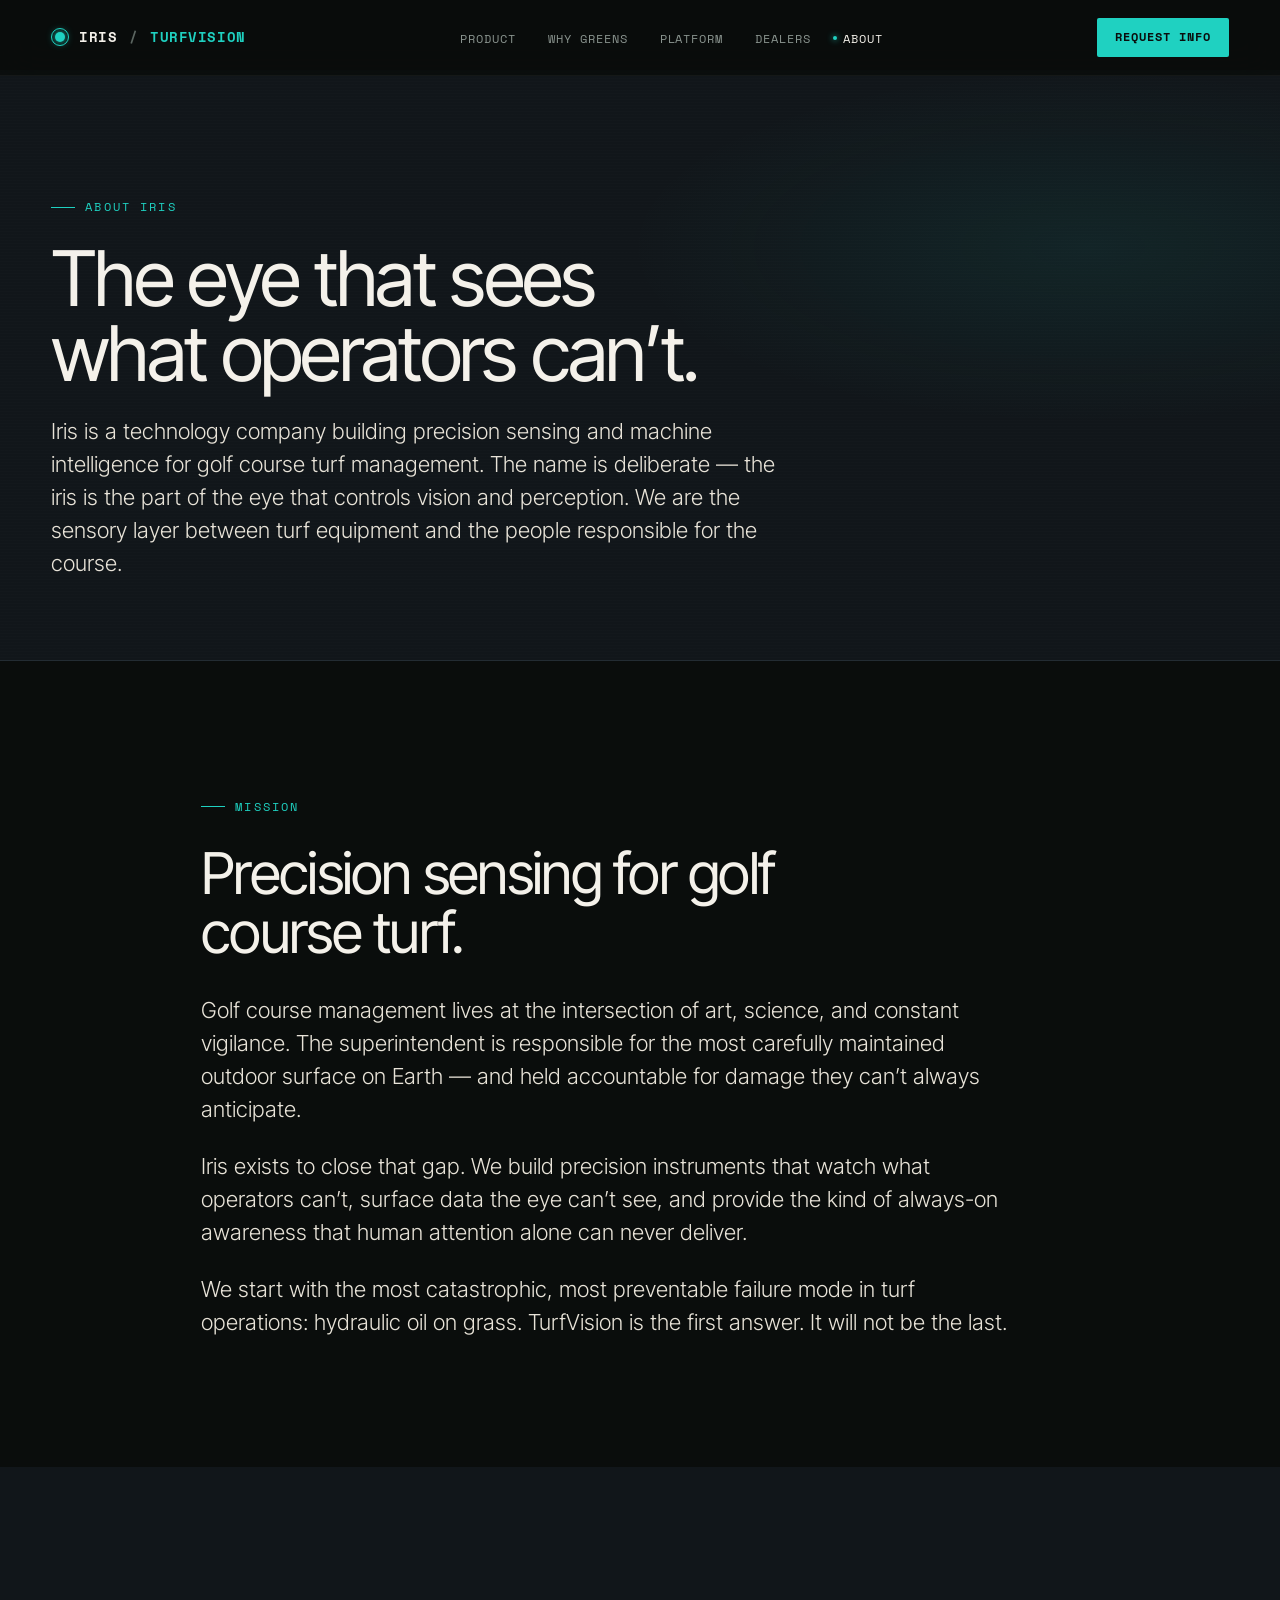
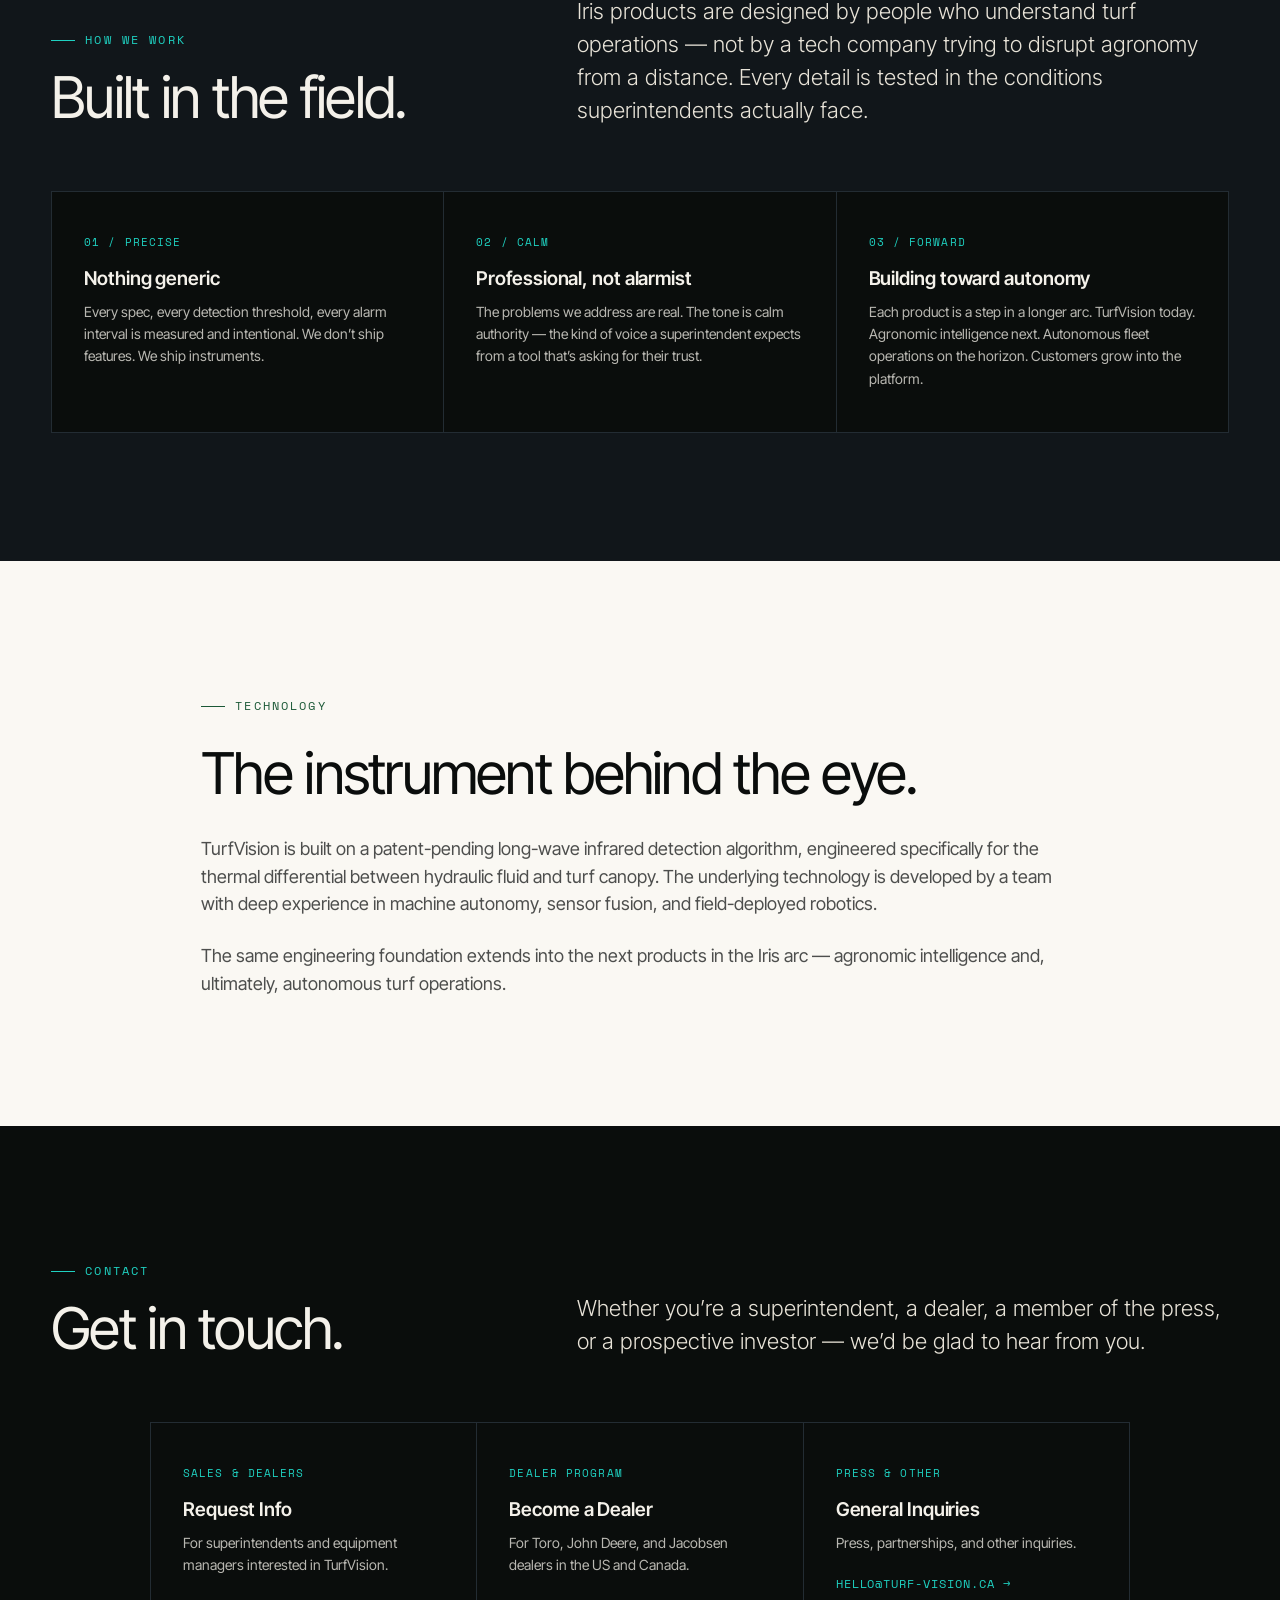
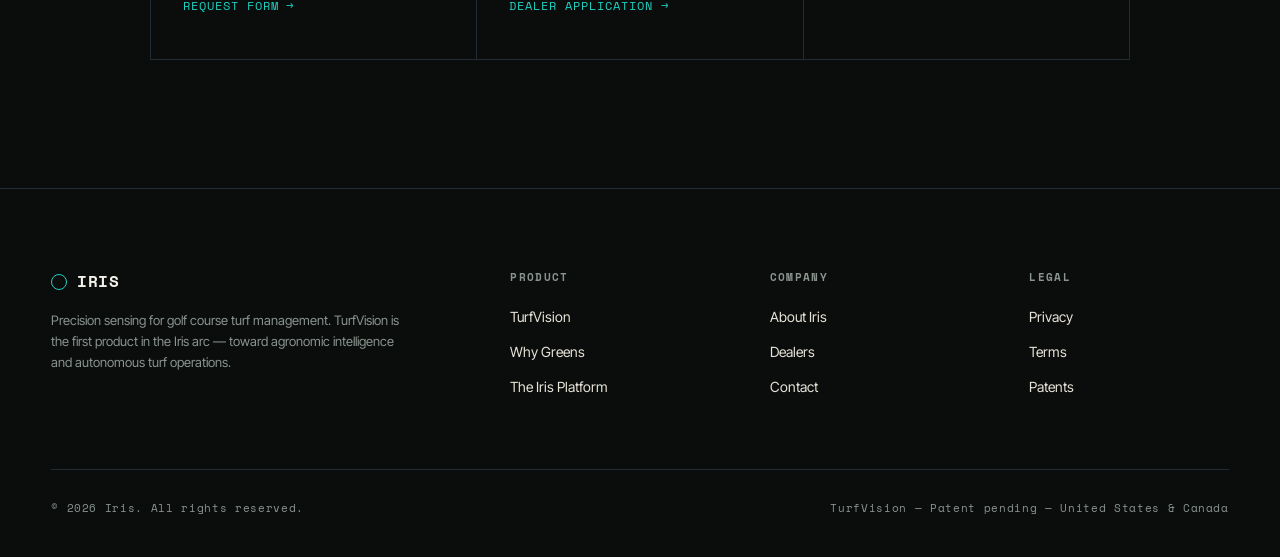
==== about.html @ 00792e9e "Add files via upload" ====
<!DOCTYPE html>
<html lang="en">
<head>
<meta charset="UTF-8">
<meta name="viewport" content="width=device-width, initial-scale=1.0">
<title>About — Iris</title>
<meta name="description" content="Iris is a technology company building precision sensing for golf course turf management. TurfVision is the first product.">
<link rel="stylesheet" href="styles.css">
</head>
<body>

<nav class="nav">
  <a href="index.html" class="nav-brand">
    <span class="aperture"></span>
    <span><span class="iris-mark">IRIS</span><span class="div"> / </span><span class="tv">TURFVISION</span></span>
  </a>
  <ul class="nav-links">
    <li><a href="product.html">Product</a></li>
    <li><a href="why-greens.html">Why Greens</a></li>
    <li><a href="platform.html">Platform</a></li>
    <li><a href="dealers.html">Dealers</a></li>
    <li><a href="about.html" class="current">About</a></li>
  </ul>
  <a href="index.html#request" class="nav-cta">Request Info</a>
</nav>

<main>

  <section class="page-header">
    <div class="page-header-inner">
      <div class="eyebrow">About Iris</div>
      <h1>The eye that sees<br>what operators can&rsquo;t.</h1>
      <p class="lede">
        Iris is a technology company building precision sensing and machine intelligence for
        golf course turf management. The name is deliberate &mdash; the iris is the part of
        the eye that controls vision and perception. We are the sensory layer between turf
        equipment and the people responsible for the course.
      </p>
    </div>
  </section>

  <!-- ===== MISSION ===== -->
  <section class="section section-dark">
    <div class="container-narrow">
      <div class="eyebrow" style="margin-bottom: 28px;">Mission</div>
      <h2 style="margin-bottom: 32px; max-width: 22ch;">
        Precision sensing for golf course turf.
      </h2>
      <p class="lede" style="margin-bottom: 24px;">
        Golf course management lives at the intersection of art, science, and constant
        vigilance. The superintendent is responsible for the most carefully maintained
        outdoor surface on Earth &mdash; and held accountable for damage they can&rsquo;t
        always anticipate.
      </p>
      <p class="lede" style="margin-bottom: 24px;">
        Iris exists to close that gap. We build precision instruments that watch what
        operators can&rsquo;t, surface data the eye can&rsquo;t see, and provide the
        kind of always-on awareness that human attention alone can never deliver.
      </p>
      <p class="lede">
        We start with the most catastrophic, most preventable failure mode in turf
        operations: hydraulic oil on grass. TurfVision is the first answer. It will not
        be the last.
      </p>
    </div>
  </section>

  <!-- ===== VALUES ===== -->
  <section class="section section-deeper">
    <div class="section-header">
      <div>
        <div class="eyebrow">How we work</div>
        <h2>Built in the field.</h2>
      </div>
      <p class="lede">
        Iris products are designed by people who understand turf operations &mdash; not by a
        tech company trying to disrupt agronomy from a distance. Every detail is tested in
        the conditions superintendents actually face.
      </p>
    </div>

    <div class="feature-grid">
      <div class="feature">
        <span class="tag-mono">01 / PRECISE</span>
        <h4>Nothing generic</h4>
        <p>Every spec, every detection threshold, every alarm interval is measured and
        intentional. We don&rsquo;t ship features. We ship instruments.</p>
      </div>
      <div class="feature">
        <span class="tag-mono">02 / CALM</span>
        <h4>Professional, not alarmist</h4>
        <p>The problems we address are real. The tone is calm authority &mdash; the kind
        of voice a superintendent expects from a tool that&rsquo;s asking for their trust.</p>
      </div>
      <div class="feature">
        <span class="tag-mono">03 / FORWARD</span>
        <h4>Building toward autonomy</h4>
        <p>Each product is a step in a longer arc. TurfVision today. Agronomic intelligence
        next. Autonomous fleet operations on the horizon. Customers grow into the platform.</p>
      </div>
    </div>
  </section>

  <!-- ===== TECHNOLOGY ===== -->
  <section class="section section-bone">
    <div class="container-narrow">
      <div class="eyebrow" style="margin-bottom: 28px;">Technology</div>
      <h2 style="color: var(--ink); margin-bottom: 32px; max-width: 22ch;">
        The instrument behind the eye.
      </h2>
      <p style="color: rgba(10,13,12,0.72); font-size: 18px; line-height: 1.55; margin-bottom: 24px;">
        TurfVision is built on a patent-pending long-wave infrared detection algorithm,
        engineered specifically for the thermal differential between hydraulic fluid and
        turf canopy. The underlying technology is developed by a team with deep experience
        in machine autonomy, sensor fusion, and field-deployed robotics.
      </p>
      <p style="color: rgba(10,13,12,0.72); font-size: 18px; line-height: 1.55;">
        The same engineering foundation extends into the next products in the Iris arc &mdash;
        agronomic intelligence and, ultimately, autonomous turf operations.
      </p>
    </div>
  </section>

  <!-- ===== CONTACT ===== -->
  <section class="section section-dark">
    <div class="section-header">
      <div>
        <div class="eyebrow">Contact</div>
        <h2>Get in touch.</h2>
      </div>
      <p class="lede">
        Whether you&rsquo;re a superintendent, a dealer, a member of the press, or a
        prospective investor &mdash; we&rsquo;d be glad to hear from you.
      </p>
    </div>

    <div style="
      max-width: 980px;
      margin: 0 auto;
      display: grid;
      grid-template-columns: repeat(3, 1fr);
      gap: 1px;
      background: var(--hairline);
      border: 1px solid var(--hairline);">
      <div class="feature">
        <span class="tag-mono">SALES &amp; DEALERS</span>
        <h4>Request Info</h4>
        <p style="margin-bottom: 16px;">For superintendents and equipment managers interested in TurfVision.</p>
        <a href="index.html#request" style="color: var(--teal); text-decoration: none; font-family: var(--mono); font-size: 12px; letter-spacing: 0.08em;">REQUEST FORM →</a>
      </div>
      <div class="feature">
        <span class="tag-mono">DEALER PROGRAM</span>
        <h4>Become a Dealer</h4>
        <p style="margin-bottom: 16px;">For Toro, John Deere, and Jacobsen dealers in the US and Canada.</p>
        <a href="dealers.html#dealer-apply" style="color: var(--teal); text-decoration: none; font-family: var(--mono); font-size: 12px; letter-spacing: 0.08em;">DEALER APPLICATION →</a>
      </div>
      <div class="feature">
        <span class="tag-mono">PRESS &amp; OTHER</span>
        <h4>General Inquiries</h4>
        <p style="margin-bottom: 16px;">Press, partnerships, and other inquiries.</p>
        <a href="mailto:hello@turf-vision.ca" style="color: var(--teal); text-decoration: none; font-family: var(--mono); font-size: 12px; letter-spacing: 0.08em;">HELLO@TURF-VISION.CA →</a>
      </div>
    </div>
  </section>

</main>

<footer>
  <div class="footer-grid">
    <div class="footer-brand">
      <div class="mark">
        <span class="aperture" style="width:16px;height:16px;border:1.5px solid var(--teal);border-radius:50%;position:relative;display:inline-block;"></span>
        IRIS
      </div>
      <p>Precision sensing for golf course turf management. TurfVision is the first product in the Iris arc — toward agronomic intelligence and autonomous turf operations.</p>
    </div>
    <div class="footer-col">
      <h5>Product</h5>
      <ul>
        <li><a href="product.html">TurfVision</a></li>
        <li><a href="why-greens.html">Why Greens</a></li>
        <li><a href="platform.html">The Iris Platform</a></li>
      </ul>
    </div>
    <div class="footer-col">
      <h5>Company</h5>
      <ul>
        <li><a href="about.html">About Iris</a></li>
        <li><a href="dealers.html">Dealers</a></li>
        <li><a href="index.html#request">Contact</a></li>
      </ul>
    </div>
    <div class="footer-col">
      <h5>Legal</h5>
      <ul>
        <li><a href="#">Privacy</a></li>
        <li><a href="#">Terms</a></li>
        <li><a href="#">Patents</a></li>
      </ul>
    </div>
  </div>
  <div class="footer-legal">
    <span>© 2026 Iris. All rights reserved.</span>
    <span>TurfVision — Patent pending — United States & Canada</span>
  </div>
</footer>

</body>
</html>
---- styles.css ----
/* =========================================================
   TurfVision by Iris — Shared Stylesheet
   Aesthetic: Precision instrument. IR thermal palette.
   ========================================================= */

@import url('https://fonts.googleapis.com/css2?family=Space+Mono:wght@400;700&family=Inter+Tight:wght@300;400;500;600;700&display=swap');

:root {
  /* Core palette — deep instrument blacks + IR thermal accents */
  --ink: #0a0d0c;
  --ink-2: #11161a;
  --ink-3: #1a2126;
  --hairline: #232c33;
  --bone: #f4f1ea;
  --bone-2: #e8e3d8;
  --paper: #faf8f3;
  --mute: #8a948f;
  --mute-2: #5c6661;

  /* IR thermal accent system */
  --teal: #1fd1c1;          /* cool — baseline scan */
  --teal-deep: #0aa094;
  --cyan: #4af0ff;
  --amber: #ffa024;         /* warm — anomaly detected */
  --amber-deep: #d97a00;
  --turf: #2a7f4f;          /* deep grass green */
  --turf-deep: #1b5836;

  /* Type */
  --mono: 'Space Mono', ui-monospace, monospace;
  --sans: 'Inter Tight', -apple-system, BlinkMacSystemFont, sans-serif;

  /* Spacing rhythm */
  --gutter: clamp(20px, 4vw, 56px);
  --section-y: clamp(80px, 10vw, 160px);
}

* { box-sizing: border-box; margin: 0; padding: 0; }

html { scroll-behavior: smooth; }

body {
  font-family: var(--sans);
  font-weight: 400;
  background: var(--ink);
  color: var(--bone);
  line-height: 1.55;
  -webkit-font-smoothing: antialiased;
  text-rendering: optimizeLegibility;
  overflow-x: hidden;
}

/* =========================================================
   NAV
   ========================================================= */
.nav {
  position: fixed;
  top: 0; left: 0; right: 0;
  z-index: 100;
  padding: 18px var(--gutter);
  display: flex;
  align-items: center;
  justify-content: space-between;
  background: rgba(10, 13, 12, 0.72);
  backdrop-filter: blur(20px) saturate(120%);
  -webkit-backdrop-filter: blur(20px) saturate(120%);
  border-bottom: 1px solid rgba(255,255,255,0.04);
}

.nav-brand {
  font-family: var(--mono);
  font-weight: 700;
  letter-spacing: 0.04em;
  text-decoration: none;
  color: var(--bone);
  display: flex;
  align-items: center;
  gap: 10px;
  font-size: 14px;
}

.nav-brand .aperture {
  width: 18px; height: 18px;
  border-radius: 50%;
  border: 1.5px solid var(--teal);
  position: relative;
  display: inline-block;
}
.nav-brand .aperture::before {
  content: '';
  position: absolute;
  inset: 3px;
  border-radius: 50%;
  background: var(--teal);
  box-shadow: 0 0 8px var(--teal);
}

.nav-brand .iris-mark { color: var(--bone); }
.nav-brand .div { color: var(--mute-2); margin: 0 2px; }
.nav-brand .tv { color: var(--teal); }

.nav-links {
  display: flex;
  gap: 32px;
  list-style: none;
}
.nav-links a {
  font-family: var(--mono);
  font-size: 12px;
  letter-spacing: 0.08em;
  text-transform: uppercase;
  color: var(--mute);
  text-decoration: none;
  transition: color 0.2s;
  position: relative;
}
.nav-links a:hover, .nav-links a.current { color: var(--bone); }
.nav-links a.current::after {
  content: '';
  position: absolute;
  left: -10px; top: 50%;
  width: 4px; height: 4px;
  background: var(--teal);
  border-radius: 50%;
  transform: translateY(-50%);
  box-shadow: 0 0 6px var(--teal);
}

.nav-cta {
  font-family: var(--mono);
  font-size: 12px;
  letter-spacing: 0.08em;
  text-transform: uppercase;
  padding: 10px 18px;
  background: var(--teal);
  color: var(--ink);
  text-decoration: none;
  border-radius: 2px;
  font-weight: 700;
  transition: background 0.2s;
}
.nav-cta:hover { background: var(--cyan); }

.nav-toggle {
  display: none;
  background: none;
  border: none;
  color: var(--bone);
  font-family: var(--mono);
  font-size: 11px;
  letter-spacing: 0.08em;
  cursor: pointer;
}

@media (max-width: 820px) {
  .nav-links { display: none; }
  .nav-cta { padding: 9px 14px; font-size: 11px; }
}

/* =========================================================
   PAGE WRAPPER
   ========================================================= */
main { padding-top: 70px; }

.container {
  max-width: 1400px;
  margin: 0 auto;
  padding: 0 var(--gutter);
}

.container-narrow {
  max-width: 980px;
  margin: 0 auto;
  padding: 0 var(--gutter);
}

/* =========================================================
   TYPE SYSTEM
   ========================================================= */
.eyebrow {
  font-family: var(--mono);
  font-size: 12px;
  font-weight: 400;
  letter-spacing: 0.18em;
  text-transform: uppercase;
  color: var(--teal);
  display: inline-flex;
  align-items: center;
  gap: 10px;
}
.eyebrow::before {
  content: '';
  width: 24px;
  height: 1px;
  background: var(--teal);
}

h1, h2, h3, h4 {
  font-family: var(--sans);
  font-weight: 500;
  letter-spacing: -0.02em;
  line-height: 1.05;
}

h1 {
  font-size: clamp(44px, 7vw, 96px);
  font-weight: 400;
  letter-spacing: -0.035em;
  line-height: 0.98;
}

h2 {
  font-size: clamp(34px, 4.5vw, 64px);
  font-weight: 400;
  letter-spacing: -0.03em;
  line-height: 1.02;
}

h3 {
  font-size: clamp(22px, 2.4vw, 30px);
  font-weight: 500;
  letter-spacing: -0.015em;
}

h4 {
  font-size: 17px;
  font-weight: 600;
  letter-spacing: -0.005em;
}

.lede {
  font-size: clamp(18px, 1.8vw, 22px);
  line-height: 1.5;
  color: var(--bone-2);
  font-weight: 300;
  max-width: 62ch;
}

p { color: rgba(244, 241, 234, 0.75); }
p + p { margin-top: 1em; }

.italic-amber { color: var(--amber); font-style: italic; font-weight: 400; }
.tag-mono {
  font-family: var(--mono);
  font-size: 11px;
  letter-spacing: 0.1em;
  text-transform: uppercase;
  color: var(--mute);
}

/* =========================================================
   BUTTONS
   ========================================================= */
.btn {
  display: inline-flex;
  align-items: center;
  gap: 12px;
  padding: 16px 26px;
  font-family: var(--mono);
  font-size: 12px;
  letter-spacing: 0.1em;
  text-transform: uppercase;
  text-decoration: none;
  border-radius: 2px;
  border: none;
  cursor: pointer;
  font-weight: 700;
  transition: all 0.2s ease;
}
.btn-primary {
  background: var(--teal);
  color: var(--ink);
}
.btn-primary:hover {
  background: var(--cyan);
  transform: translateY(-1px);
}
.btn-ghost {
  background: transparent;
  color: var(--bone);
  border: 1px solid var(--hairline);
}
.btn-ghost:hover {
  border-color: var(--teal);
  color: var(--teal);
}
.btn .arrow { transition: transform 0.2s; }
.btn:hover .arrow { transform: translateX(4px); }

/* =========================================================
   HERO — Home
   ========================================================= */
.hero {
  position: relative;
  min-height: 92vh;
  padding: 120px var(--gutter) 100px;
  overflow: hidden;
  display: flex;
  align-items: center;
}

/* Thermal gradient background — IR palette */
.hero::before {
  content: '';
  position: absolute;
  inset: 0;
  background:
    radial-gradient(ellipse 70% 50% at 78% 35%, rgba(255, 160, 36, 0.32), transparent 60%),
    radial-gradient(ellipse 60% 40% at 82% 32%, rgba(255, 80, 0, 0.18), transparent 70%),
    radial-gradient(ellipse 90% 80% at 30% 70%, rgba(31, 209, 193, 0.10), transparent 60%),
    linear-gradient(135deg, #0a0d0c 0%, #11161a 50%, #0a0d0c 100%);
  z-index: 0;
}

/* Scanline texture overlay */
.hero::after {
  content: '';
  position: absolute;
  inset: 0;
  background:
    repeating-linear-gradient(
      0deg,
      transparent 0px,
      transparent 2px,
      rgba(255,255,255,0.012) 2px,
      rgba(255,255,255,0.012) 3px
    );
  pointer-events: none;
  z-index: 1;
}

.hero-content {
  position: relative;
  z-index: 2;
  max-width: 1400px;
  margin: 0 auto;
  width: 100%;
  display: grid;
  grid-template-columns: 1.4fr 1fr;
  gap: 80px;
  align-items: center;
}

@media (max-width: 980px) {
  .hero-content { grid-template-columns: 1fr; gap: 60px; }
}

.hero-text .eyebrow { margin-bottom: 32px; }
.hero-text h1 { margin-bottom: 32px; }
.hero-text h1 .accent { color: var(--teal); font-style: italic; font-weight: 300; }
.hero-text .lede { margin-bottom: 44px; }
.hero-actions { display: flex; gap: 16px; flex-wrap: wrap; }

/* Aperture / thermal visualization graphic */
.thermal-viz {
  position: relative;
  aspect-ratio: 1;
  width: 100%;
  max-width: 460px;
  margin-left: auto;
}

.thermal-viz .crosshair {
  position: absolute;
  inset: 0;
  border: 1px solid rgba(31, 209, 193, 0.25);
  border-radius: 50%;
}
.thermal-viz .crosshair-inner {
  position: absolute;
  inset: 20%;
  border: 1px dashed rgba(31, 209, 193, 0.35);
  border-radius: 50%;
  animation: spin 60s linear infinite;
}
.thermal-viz .crosshair-core {
  position: absolute;
  inset: 38%;
  border: 1px solid var(--teal);
  border-radius: 50%;
  box-shadow: 0 0 24px rgba(31, 209, 193, 0.4);
}
.thermal-viz .cross-h, .thermal-viz .cross-v {
  position: absolute;
  background: rgba(31, 209, 193, 0.3);
}
.thermal-viz .cross-h { left: 0; right: 0; top: 50%; height: 1px; }
.thermal-viz .cross-v { top: 0; bottom: 0; left: 50%; width: 1px; }

.thermal-viz .anomaly {
  position: absolute;
  top: 62%; left: 58%;
  width: 64px; height: 64px;
  border-radius: 50%;
  background: radial-gradient(circle, var(--amber), rgba(255, 80, 0, 0.6) 40%, transparent 70%);
  filter: blur(6px);
  animation: pulse 2.4s ease-in-out infinite;
}

.thermal-viz .label-top, .thermal-viz .label-bottom {
  position: absolute;
  font-family: var(--mono);
  font-size: 10px;
  letter-spacing: 0.1em;
  color: var(--teal);
  text-transform: uppercase;
}
.thermal-viz .label-top { top: -24px; left: 0; }
.thermal-viz .label-bottom { bottom: -24px; right: 0; color: var(--amber); }

@keyframes spin { to { transform: rotate(360deg); } }
@keyframes pulse {
  0%, 100% { opacity: 0.7; transform: scale(1); }
  50% { opacity: 1; transform: scale(1.1); }
}

/* Status strip below hero */
.status-strip {
  border-top: 1px solid var(--hairline);
  border-bottom: 1px solid var(--hairline);
  background: var(--ink-2);
}
.status-strip-inner {
  display: grid;
  grid-template-columns: repeat(4, 1fr);
  font-family: var(--mono);
  font-size: 11px;
  letter-spacing: 0.08em;
  text-transform: uppercase;
  color: var(--mute);
}
.status-cell {
  padding: 22px var(--gutter);
  border-right: 1px solid var(--hairline);
  display: flex;
  flex-direction: column;
  gap: 6px;
}
.status-cell:last-child { border-right: none; }
.status-cell .val { color: var(--bone); font-size: 13px; }
.status-cell .dot {
  display: inline-block; width: 6px; height: 6px; border-radius: 50%;
  background: var(--teal); margin-right: 8px;
  box-shadow: 0 0 6px var(--teal);
  animation: pulse 2s ease-in-out infinite;
}
@media (max-width: 720px) {
  .status-strip-inner { grid-template-columns: 1fr 1fr; }
  .status-cell { border-right: none; border-bottom: 1px solid var(--hairline); }
}

/* =========================================================
   SECTIONS
   ========================================================= */
section { position: relative; }

.section {
  padding: var(--section-y) var(--gutter);
}

.section-dark { background: var(--ink); }
.section-deeper { background: var(--ink-2); }
.section-bone {
  background: var(--paper);
  color: var(--ink);
}
.section-bone p { color: rgba(10, 13, 12, 0.72); }
.section-bone .eyebrow { color: var(--turf-deep); }
.section-bone .eyebrow::before { background: var(--turf-deep); }

.section-header {
  max-width: 1400px;
  margin: 0 auto 64px;
  display: grid;
  grid-template-columns: 1fr 1.4fr;
  gap: 60px;
  align-items: end;
}
.section-header .eyebrow { margin-bottom: 18px; }
.section-header h2 { max-width: 14ch; }
.section-header .lede { margin-top: 0; }

@media (max-width: 820px) {
  .section-header { grid-template-columns: 1fr; gap: 32px; }
}

/* =========================================================
   PROBLEM / COST BLOCK
   ========================================================= */
.cost-grid {
  max-width: 1400px;
  margin: 0 auto;
  display: grid;
  grid-template-columns: 1.1fr 1fr;
  gap: 80px;
  align-items: center;
}
@media (max-width: 980px) { .cost-grid { grid-template-columns: 1fr; gap: 50px; } }

.cost-grid .numbers {
  display: grid;
  grid-template-columns: 1fr 1fr;
  gap: 1px;
  background: var(--hairline);
  border: 1px solid var(--hairline);
}
.cost-cell {
  padding: 36px 30px;
  background: var(--ink-2);
}
.cost-cell .label {
  font-family: var(--mono);
  font-size: 10px;
  letter-spacing: 0.12em;
  text-transform: uppercase;
  color: var(--mute);
  margin-bottom: 14px;
}
.cost-cell .figure {
  font-family: var(--sans);
  font-size: clamp(38px, 5vw, 56px);
  font-weight: 300;
  letter-spacing: -0.03em;
  color: var(--bone);
  line-height: 1;
  margin-bottom: 8px;
}
.cost-cell.amber .figure { color: var(--amber); }
.cost-cell.teal .figure { color: var(--teal); }
.cost-cell .sub {
  font-family: var(--mono);
  font-size: 11px;
  color: var(--mute);
  letter-spacing: 0.06em;
}

/* =========================================================
   FOUR-STEP FLOW
   ========================================================= */
.flow-grid {
  max-width: 1400px;
  margin: 0 auto;
  display: grid;
  grid-template-columns: repeat(4, 1fr);
  gap: 1px;
  background: var(--hairline);
  border: 1px solid var(--hairline);
}
@media (max-width: 820px) { .flow-grid { grid-template-columns: 1fr 1fr; } }
@media (max-width: 520px) { .flow-grid { grid-template-columns: 1fr; } }

.flow-step {
  background: var(--ink);
  padding: 40px 32px;
  position: relative;
  min-height: 280px;
  display: flex;
  flex-direction: column;
}
.flow-step .num {
  font-family: var(--mono);
  font-size: 11px;
  letter-spacing: 0.12em;
  color: var(--teal);
  margin-bottom: 28px;
}
.flow-step h4 {
  font-size: 19px;
  margin-bottom: 14px;
  letter-spacing: -0.01em;
  font-weight: 500;
}
.flow-step p { font-size: 14px; line-height: 1.55; }
.flow-step .icon {
  width: 36px; height: 36px;
  margin-bottom: 22px;
  color: var(--teal);
}
.flow-step.warn .num,
.flow-step.warn .icon { color: var(--amber); }

/* =========================================================
   PRICING TABLE
   ========================================================= */
.pricing-table {
  max-width: 1100px;
  margin: 0 auto;
  border: 1px solid var(--hairline);
  border-radius: 4px;
  overflow: hidden;
}
.price-row {
  display: grid;
  grid-template-columns: 2fr 1fr 1.2fr;
  border-bottom: 1px solid var(--hairline);
  padding: 22px 28px;
  align-items: center;
  font-family: var(--sans);
  gap: 16px;
}
.price-row:last-child { border-bottom: none; }
.price-row.head {
  background: var(--ink-2);
  font-family: var(--mono);
  font-size: 11px;
  letter-spacing: 0.1em;
  text-transform: uppercase;
  color: var(--mute);
  padding-top: 18px;
  padding-bottom: 18px;
}
.price-row .name { font-weight: 500; color: var(--bone); font-size: 16px; }
.price-row .name small {
  display: block; color: var(--mute); font-size: 12px;
  font-family: var(--mono); margin-top: 4px; font-weight: 400;
}
.price-row .price { font-size: 22px; color: var(--teal); font-weight: 300; letter-spacing: -0.02em; }
.price-row .price small {
  font-family: var(--mono); font-size: 11px; color: var(--mute);
  letter-spacing: 0.06em; display: block; margin-top: 2px;
}
.price-row .model { color: var(--mute); font-size: 13px; font-family: var(--mono); letter-spacing: 0.04em; }
@media (max-width: 720px) {
  .price-row { grid-template-columns: 1fr; }
  .price-row.head { display: none; }
}

/* =========================================================
   FORM
   ========================================================= */
.request-form {
  max-width: 760px;
  margin: 0 auto;
  background: var(--ink-2);
  border: 1px solid var(--hairline);
  padding: 56px clamp(28px, 5vw, 64px);
  position: relative;
}
.request-form::before {
  content: '';
  position: absolute;
  top: 0; left: 0;
  width: 60px; height: 1px;
  background: var(--teal);
}
.form-row {
  display: grid;
  grid-template-columns: 1fr 1fr;
  gap: 22px;
  margin-bottom: 22px;
}
@media (max-width: 600px) { .form-row { grid-template-columns: 1fr; } }
.form-field { display: flex; flex-direction: column; gap: 8px; }
.form-field.full { grid-column: 1 / -1; }
.form-field label {
  font-family: var(--mono);
  font-size: 10px;
  letter-spacing: 0.12em;
  text-transform: uppercase;
  color: var(--mute);
}
.form-field input,
.form-field select,
.form-field textarea {
  background: var(--ink);
  border: 1px solid var(--hairline);
  color: var(--bone);
  padding: 14px 16px;
  font-family: var(--sans);
  font-size: 15px;
  border-radius: 2px;
  transition: border-color 0.2s;
}
.form-field input:focus,
.form-field select:focus,
.form-field textarea:focus {
  outline: none;
  border-color: var(--teal);
}
.form-field textarea { resize: vertical; min-height: 100px; }
.form-submit { width: 100%; justify-content: center; margin-top: 12px; }

.form-note {
  text-align: center;
  font-family: var(--mono);
  font-size: 11px;
  color: var(--mute);
  letter-spacing: 0.06em;
  margin-top: 22px;
}

.form-success {
  display: none;
  text-align: center;
  padding: 80px 30px;
}
.form-success.show { display: block; }
.form-success .check {
  width: 48px; height: 48px;
  margin: 0 auto 24px;
  border: 1.5px solid var(--teal);
  border-radius: 50%;
  display: flex;
  align-items: center;
  justify-content: center;
  color: var(--teal);
}

/* =========================================================
   FOOTER
   ========================================================= */
footer {
  background: var(--ink);
  border-top: 1px solid var(--hairline);
  padding: 80px var(--gutter) 40px;
}
.footer-grid {
  max-width: 1400px;
  margin: 0 auto;
  display: grid;
  grid-template-columns: 2fr 1fr 1fr 1fr;
  gap: 60px;
  margin-bottom: 60px;
}
@media (max-width: 820px) {
  .footer-grid { grid-template-columns: 1fr 1fr; gap: 40px; }
}

.footer-brand { max-width: 360px; }
.footer-brand .mark {
  font-family: var(--mono);
  font-size: 16px;
  font-weight: 700;
  letter-spacing: 0.04em;
  color: var(--bone);
  margin-bottom: 16px;
  display: flex;
  align-items: center;
  gap: 10px;
}
.footer-brand p {
  font-size: 13px;
  color: var(--mute);
  line-height: 1.6;
}
.footer-col h5 {
  font-family: var(--mono);
  font-size: 11px;
  letter-spacing: 0.12em;
  text-transform: uppercase;
  color: var(--mute);
  margin-bottom: 18px;
}
.footer-col ul { list-style: none; }
.footer-col li { margin-bottom: 10px; }
.footer-col a {
  color: var(--bone-2);
  text-decoration: none;
  font-size: 14px;
  transition: color 0.2s;
}
.footer-col a:hover { color: var(--teal); }

.footer-legal {
  max-width: 1400px;
  margin: 0 auto;
  padding-top: 30px;
  border-top: 1px solid var(--hairline);
  display: flex;
  justify-content: space-between;
  flex-wrap: wrap;
  gap: 16px;
  font-family: var(--mono);
  font-size: 11px;
  letter-spacing: 0.06em;
  color: var(--mute);
}

/* =========================================================
   PAGE HEADERS (non-home pages)
   ========================================================= */
.page-header {
  padding: 120px var(--gutter) 80px;
  background: var(--ink-2);
  border-bottom: 1px solid var(--hairline);
  position: relative;
  overflow: hidden;
}
.page-header::before {
  content: '';
  position: absolute;
  inset: 0;
  background:
    radial-gradient(ellipse 60% 50% at 85% 30%, rgba(31, 209, 193, 0.08), transparent 60%),
    repeating-linear-gradient(
      0deg, transparent 0px, transparent 2px,
      rgba(255,255,255,0.008) 2px, rgba(255,255,255,0.008) 3px
    );
  pointer-events: none;
}
.page-header-inner {
  max-width: 1400px;
  margin: 0 auto;
  position: relative;
}
.page-header .eyebrow { margin-bottom: 24px; }
.page-header h1 { font-size: clamp(40px, 6vw, 80px); margin-bottom: 24px; }
.page-header .lede { max-width: 56ch; }

/* =========================================================
   FEATURE CARDS GRID (used on Product, About, etc.)
   ========================================================= */
.feature-grid {
  max-width: 1400px;
  margin: 0 auto;
  display: grid;
  grid-template-columns: repeat(3, 1fr);
  gap: 1px;
  background: var(--hairline);
  border: 1px solid var(--hairline);
}
@media (max-width: 820px) { .feature-grid { grid-template-columns: 1fr; } }
.feature {
  background: var(--ink);
  padding: 42px 32px;
}
.feature .tag-mono { color: var(--teal); margin-bottom: 18px; display: block; }
.feature h4 { margin-bottom: 12px; font-size: 19px; }
.feature p { font-size: 14px; line-height: 1.6; }

/* Two-tier comparison (Alert vs Shutdown) */
.tier-grid {
  max-width: 1100px;
  margin: 0 auto;
  display: grid;
  grid-template-columns: 1fr 1fr;
  gap: 24px;
}
@media (max-width: 720px) { .tier-grid { grid-template-columns: 1fr; } }
.tier {
  background: var(--ink-2);
  border: 1px solid var(--hairline);
  padding: 40px 34px;
  position: relative;
}
.tier.featured { border-color: var(--teal); }
.tier .badge {
  position: absolute;
  top: 16px; right: 16px;
  font-family: var(--mono);
  font-size: 9px;
  letter-spacing: 0.12em;
  text-transform: uppercase;
  padding: 4px 10px;
  background: var(--teal);
  color: var(--ink);
  border-radius: 2px;
  font-weight: 700;
}
.tier h3 { margin-bottom: 6px; }
.tier .tier-sub {
  font-family: var(--mono);
  font-size: 11px;
  letter-spacing: 0.1em;
  text-transform: uppercase;
  color: var(--mute);
  margin-bottom: 28px;
}
.tier ul { list-style: none; }
.tier ul li {
  padding: 12px 0;
  border-top: 1px solid var(--hairline);
  font-size: 14px;
  color: var(--bone-2);
  display: flex;
  align-items: flex-start;
  gap: 12px;
}
.tier ul li::before {
  content: '';
  width: 14px; height: 1px;
  background: var(--teal);
  margin-top: 10px;
  flex-shrink: 0;
}
.tier ul li:first-child { border-top: none; }
.tier .tier-price {
  margin-top: 28px;
  padding-top: 24px;
  border-top: 1px solid var(--hairline);
  font-size: 22px;
  color: var(--teal);
  font-weight: 300;
  letter-spacing: -0.02em;
}
.tier .tier-price small {
  display: block;
  font-family: var(--mono);
  font-size: 11px;
  color: var(--mute);
  letter-spacing: 0.06em;
  margin-top: 4px;
}

/* Roadmap (Iris Platform page) */
.roadmap {
  max-width: 1100px;
  margin: 0 auto;
  position: relative;
}
.roadmap::before {
  content: '';
  position: absolute;
  left: 24px; top: 14px; bottom: 14px;
  width: 1px;
  background: var(--hairline);
}
.roadmap-item {
  display: grid;
  grid-template-columns: 64px 1fr;
  gap: 24px;
  padding: 28px 0;
  position: relative;
}
.roadmap-item .marker {
  width: 12px; height: 12px;
  border-radius: 50%;
  background: var(--ink);
  border: 1.5px solid var(--teal);
  margin: 8px 0 0 18px;
  position: relative;
  z-index: 2;
}
.roadmap-item.now .marker {
  background: var(--teal);
  box-shadow: 0 0 12px var(--teal);
}
.roadmap-item.future .marker { border-color: var(--mute-2); }
.roadmap-item .content h3 { margin-bottom: 8px; }
.roadmap-item .stage {
  font-family: var(--mono);
  font-size: 10px;
  letter-spacing: 0.14em;
  text-transform: uppercase;
  color: var(--teal);
  margin-bottom: 10px;
}
.roadmap-item.future .stage { color: var(--mute); }
.roadmap-item .stage .badge {
  background: var(--ink-3);
  padding: 3px 8px;
  border-radius: 2px;
  margin-left: 6px;
  color: var(--bone-2);
}

/* ROI calculator (Why Greens page) */
.calc {
  max-width: 820px;
  margin: 0 auto;
  background: var(--ink-2);
  border: 1px solid var(--hairline);
  padding: clamp(28px, 4vw, 50px);
}
.calc h3 { margin-bottom: 28px; font-size: 22px; }
.calc-row {
  display: flex;
  align-items: center;
  justify-content: space-between;
  gap: 20px;
  padding: 18px 0;
  border-bottom: 1px solid var(--hairline);
}
.calc-row label {
  font-family: var(--mono);
  font-size: 11px;
  letter-spacing: 0.1em;
  text-transform: uppercase;
  color: var(--mute);
}
.calc-row input {
  background: var(--ink);
  border: 1px solid var(--hairline);
  color: var(--bone);
  padding: 12px 14px;
  font-family: var(--sans);
  font-size: 16px;
  width: 120px;
  text-align: right;
  border-radius: 2px;
}
.calc-row input:focus { outline: none; border-color: var(--teal); }
.calc-output {
  margin-top: 28px;
  padding: 28px;
  background: var(--ink);
  border-left: 2px solid var(--amber);
  display: flex;
  flex-direction: column;
  gap: 10px;
}
.calc-output .out-label {
  font-family: var(--mono);
  font-size: 11px;
  letter-spacing: 0.1em;
  text-transform: uppercase;
  color: var(--mute);
}
.calc-output .out-value {
  font-size: clamp(32px, 5vw, 48px);
  font-weight: 300;
  letter-spacing: -0.03em;
  color: var(--amber);
  line-height: 1;
}
.calc-output .out-note {
  font-size: 13px;
  color: var(--bone-2);
  margin-top: 4px;
}

/* =========================================================
   ANIMATIONS — entrance reveals
   ========================================================= */
@keyframes rise {
  from { opacity: 0; transform: translateY(20px); }
  to { opacity: 1; transform: translateY(0); }
}
.rise {
  animation: rise 0.8s cubic-bezier(0.2, 0.65, 0.3, 0.95) both;
}
.rise-delay-1 { animation-delay: 0.1s; }
.rise-delay-2 { animation-delay: 0.2s; }
.rise-delay-3 { animation-delay: 0.3s; }
.rise-delay-4 { animation-delay: 0.4s; }

/* Reduce motion */
@media (prefers-reduced-motion: reduce) {
  *, *::before, *::after {
    animation-duration: 0.01ms !important;
    animation-iteration-count: 1 !important;
    transition-duration: 0.01ms !important;
  }
}
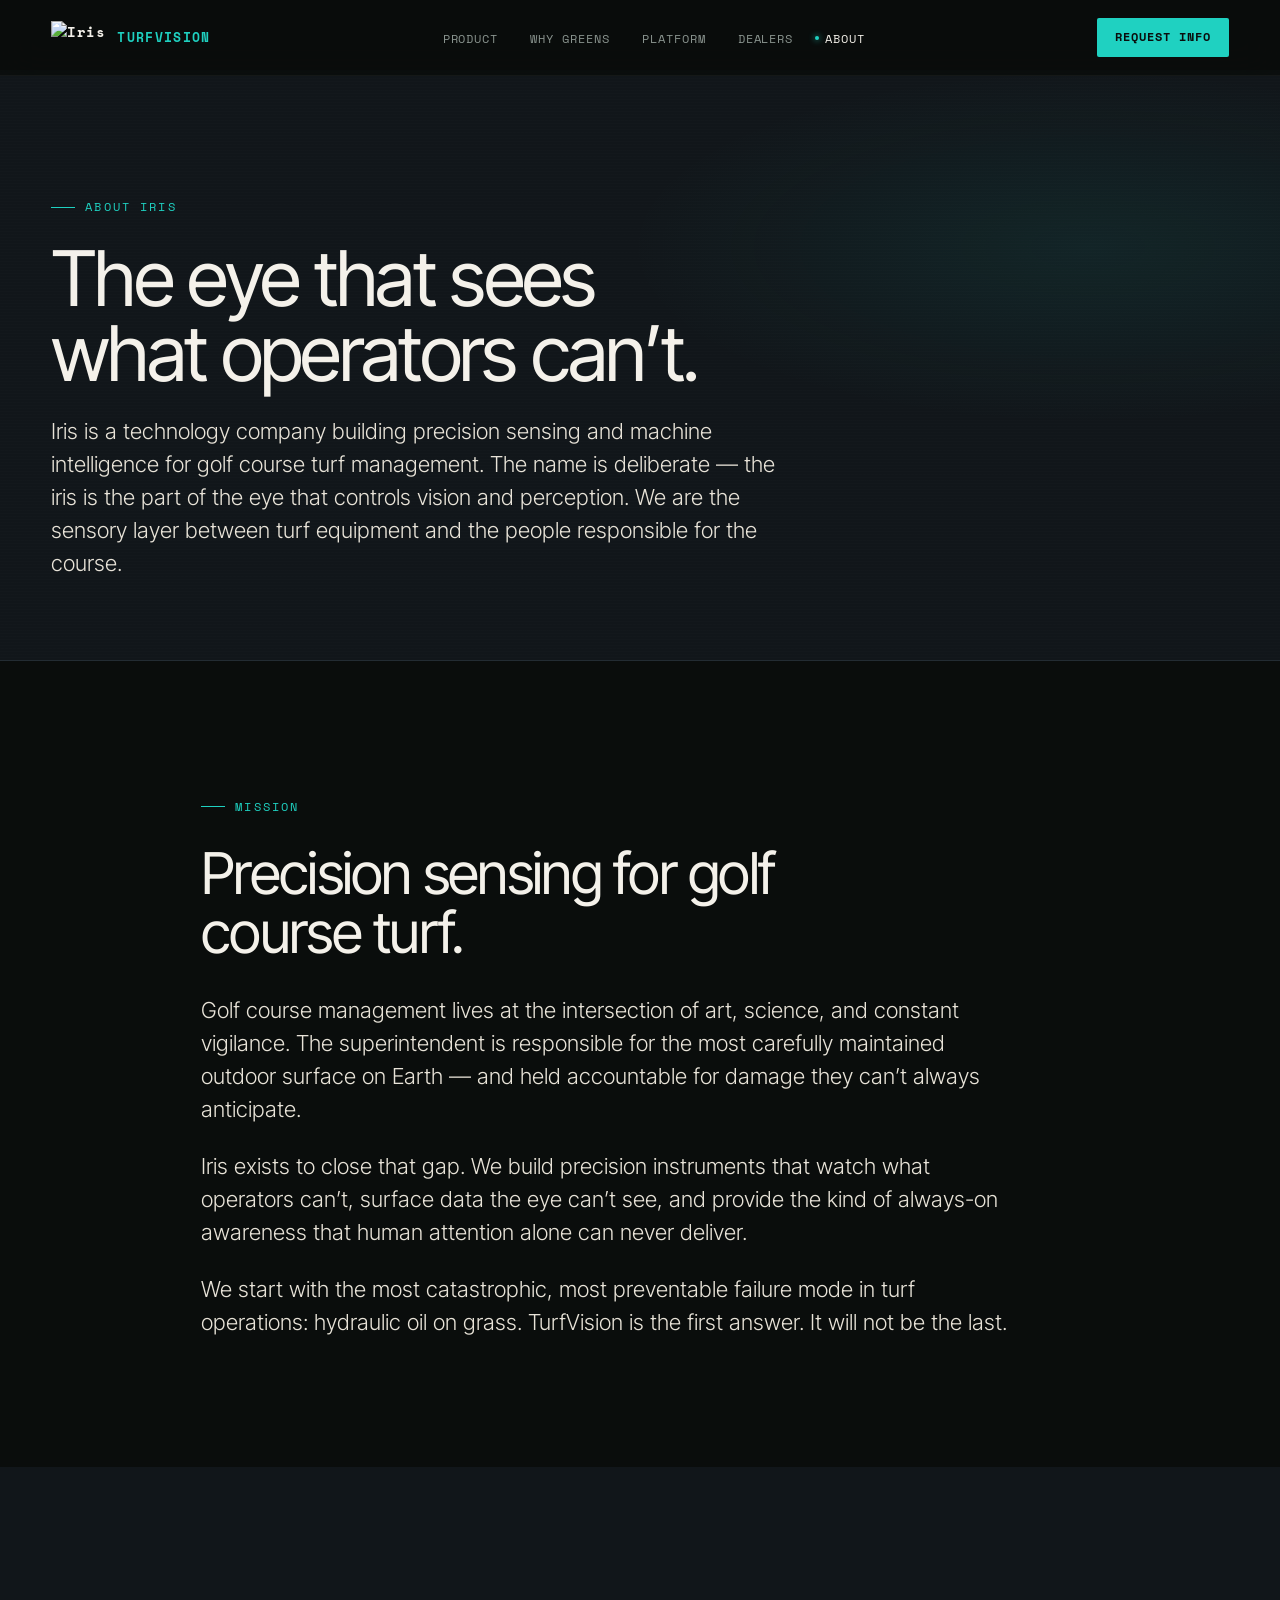
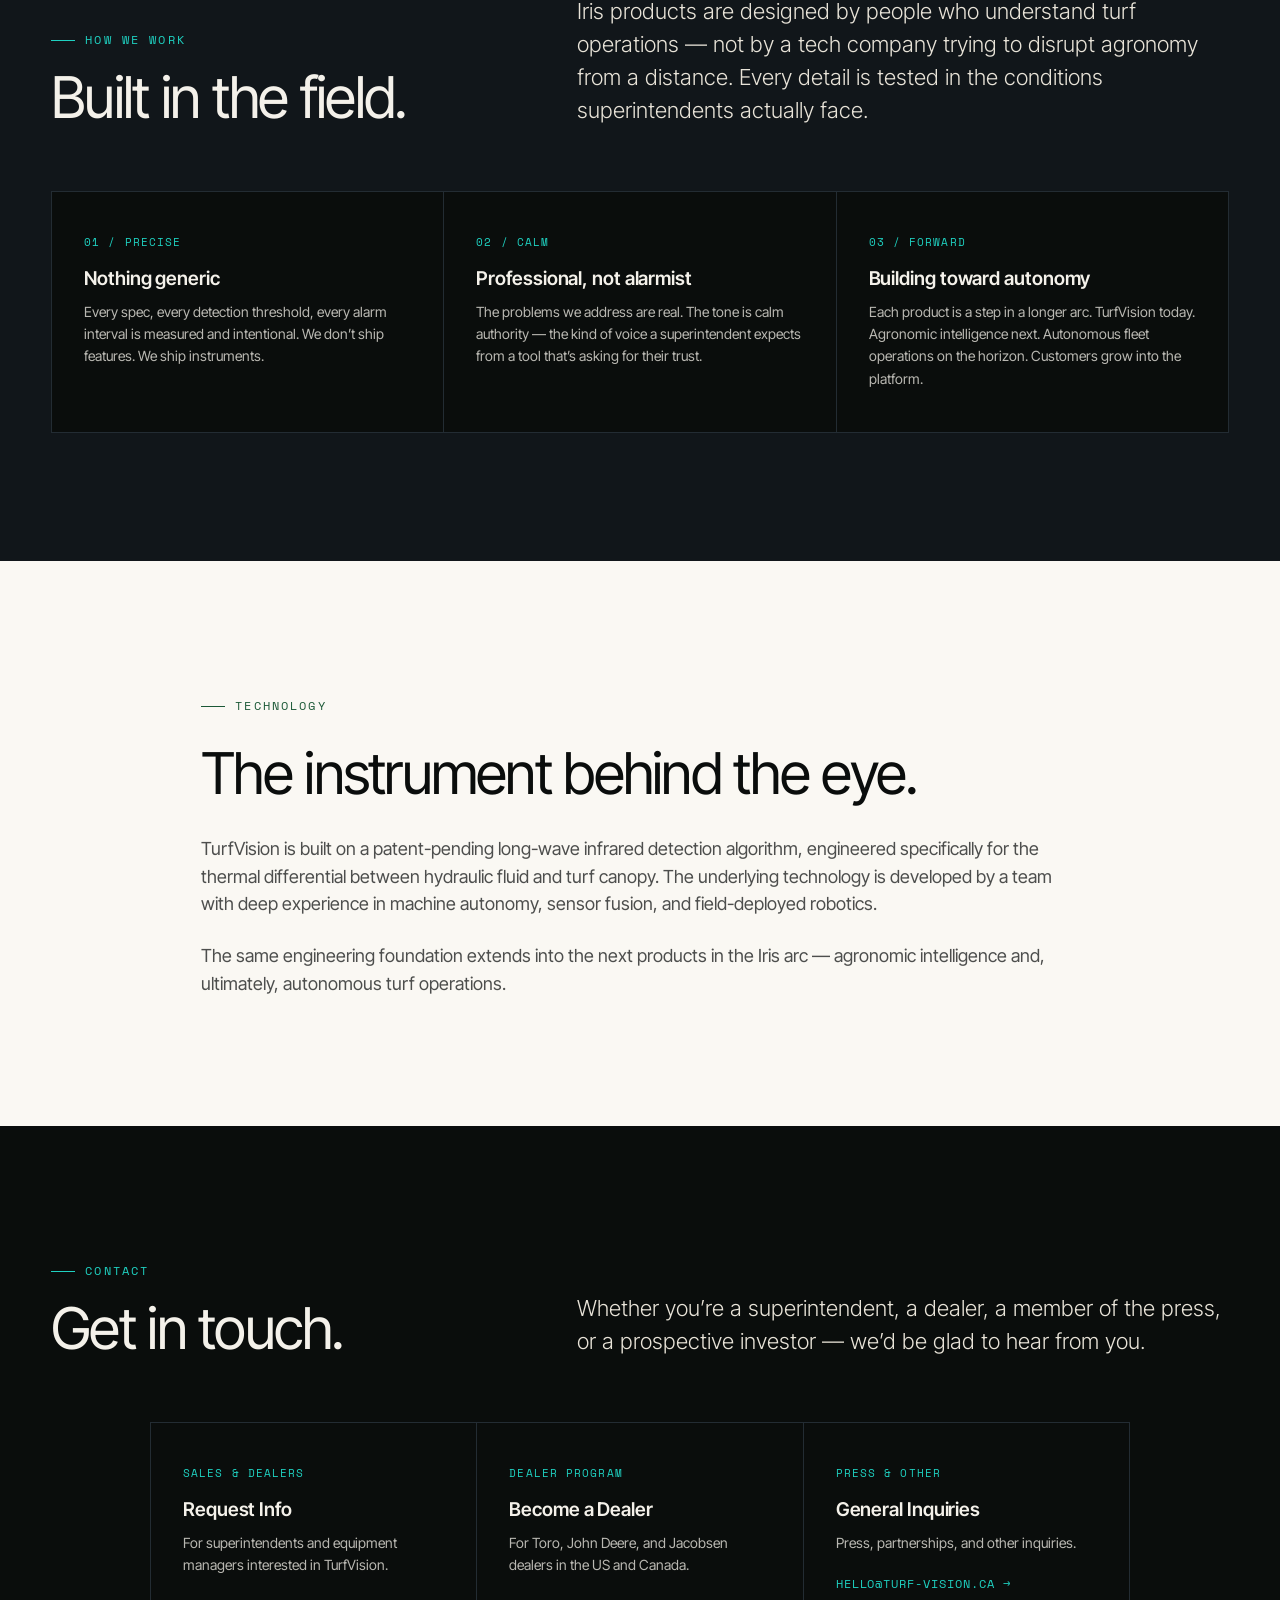
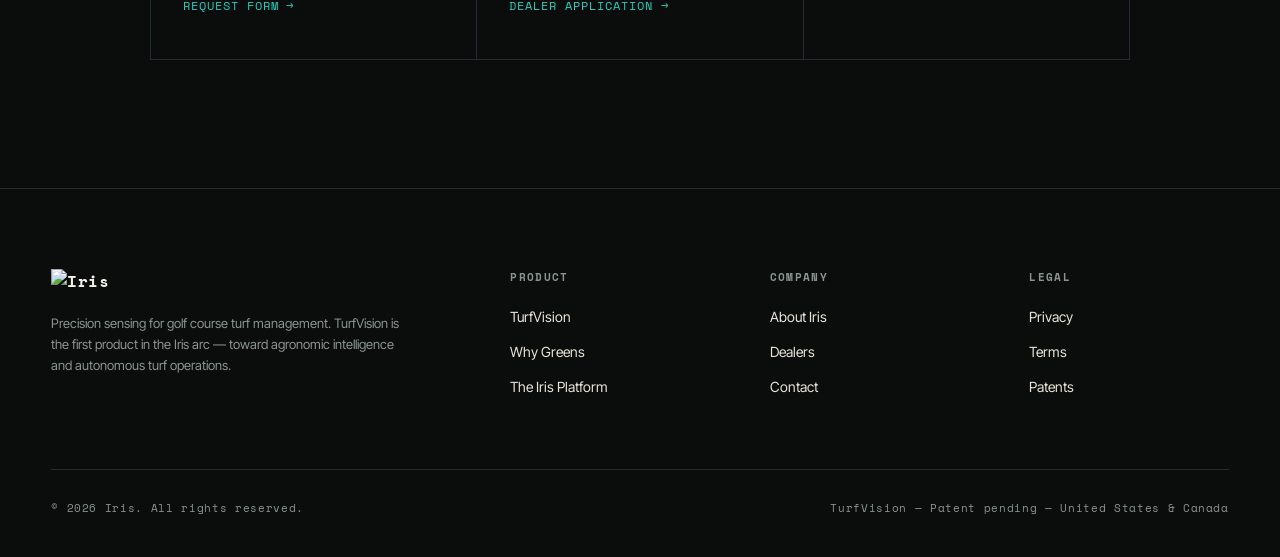
==== commit 4b77bf1f: "Add files via upload" ====
--- a/about.html
+++ b/about.html
@@ -11,8 +11,8 @@
 
 <nav class="nav">
   <a href="index.html" class="nav-brand">
-    <span class="aperture"></span>
-    <span><span class="iris-mark">IRIS</span><span class="div"> / </span><span class="tv">TURFVISION</span></span>
+    <img src="iris-logo.png" alt="Iris" style="height: 32px; width: auto; display: block;">
+    <span style="color: var(--teal); font-family: var(--mono); font-size: 13px; letter-spacing: 0.1em;">TURFVISION</span>
   </a>
   <ul class="nav-links">
     <li><a href="product.html">Product</a></li>
@@ -169,8 +169,7 @@
   <div class="footer-grid">
     <div class="footer-brand">
       <div class="mark">
-        <span class="aperture" style="width:16px;height:16px;border:1.5px solid var(--teal);border-radius:50%;position:relative;display:inline-block;"></span>
-        IRIS
+        <img src="iris-logo.png" alt="Iris" style="height: 28px; width: auto; display: block;">
       </div>
       <p>Precision sensing for golf course turf management. TurfVision is the first product in the Iris arc — toward agronomic intelligence and autonomous turf operations.</p>
     </div>
--- a/styles.css
+++ b/styles.css
@@ -75,7 +75,7 @@
   color: var(--bone);
   display: flex;
   align-items: center;
-  gap: 10px;
+  gap: 12px;
   font-size: 14px;
 }
 
